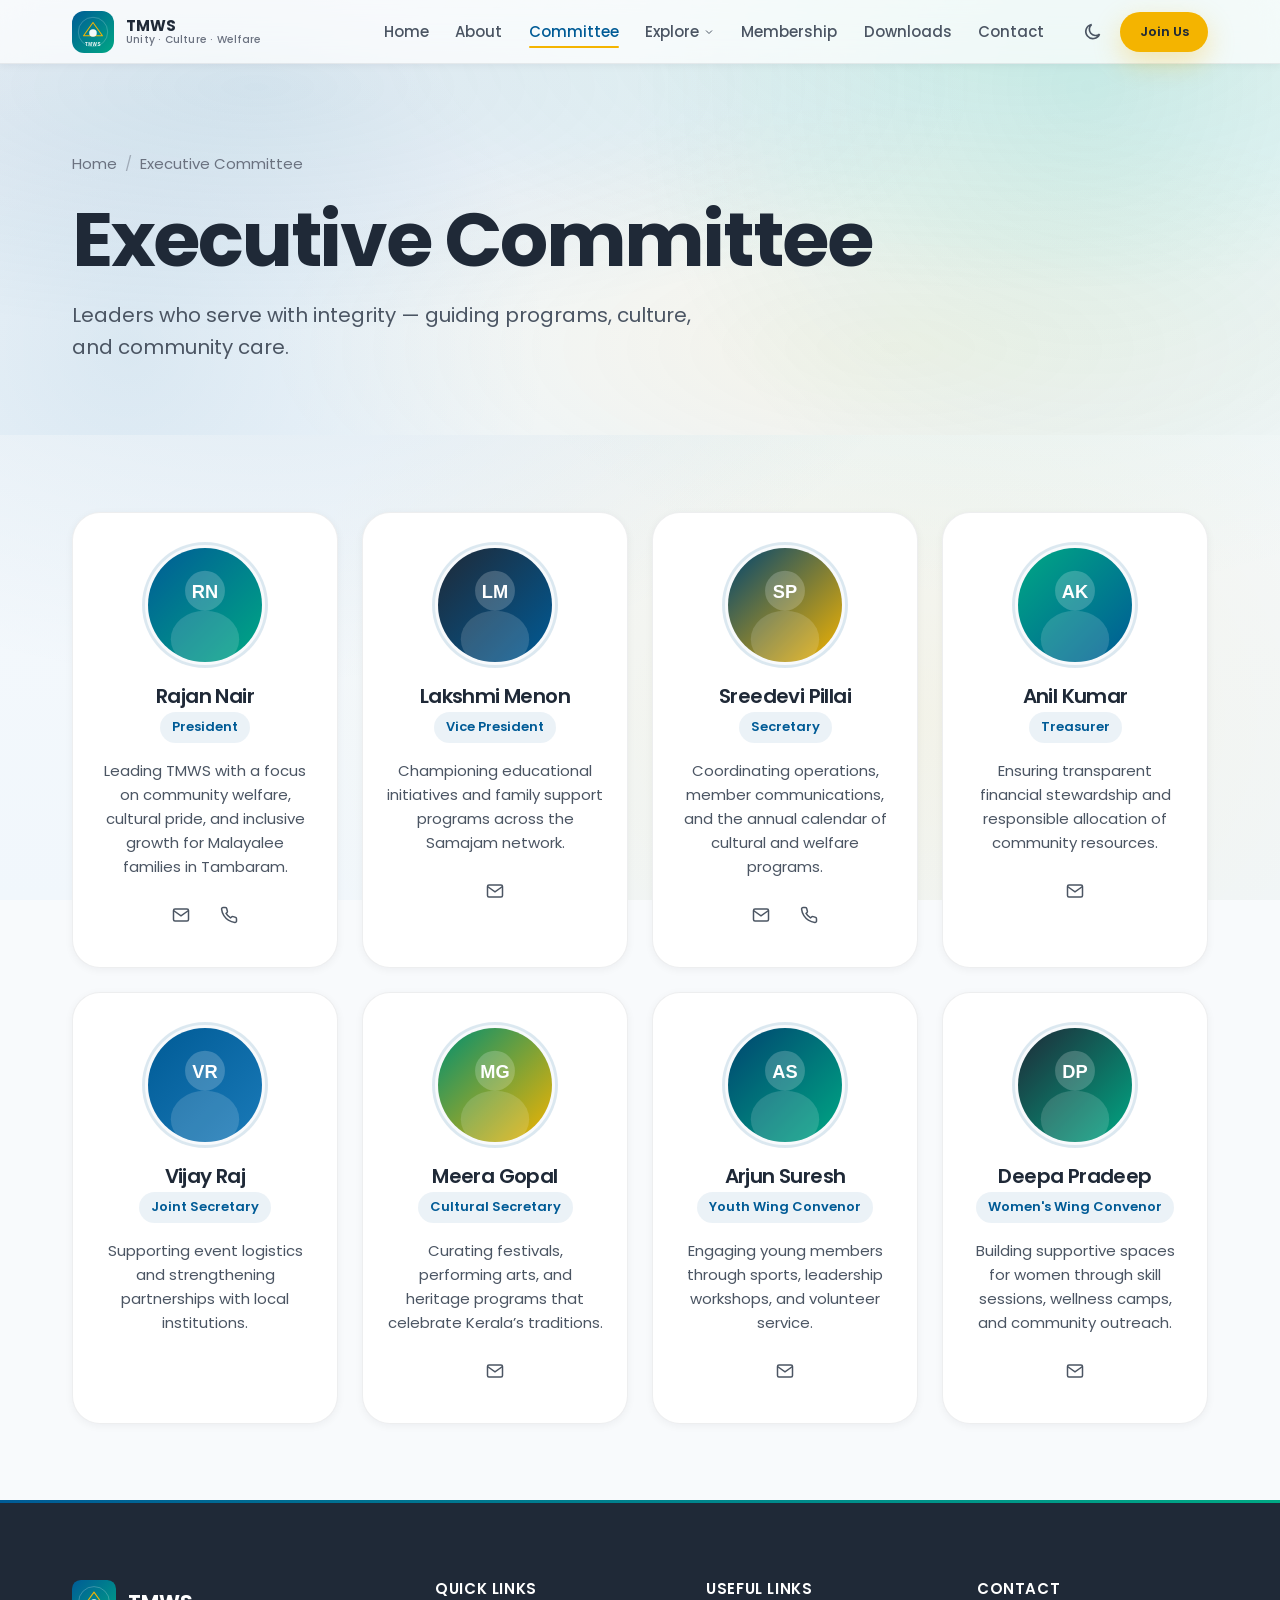
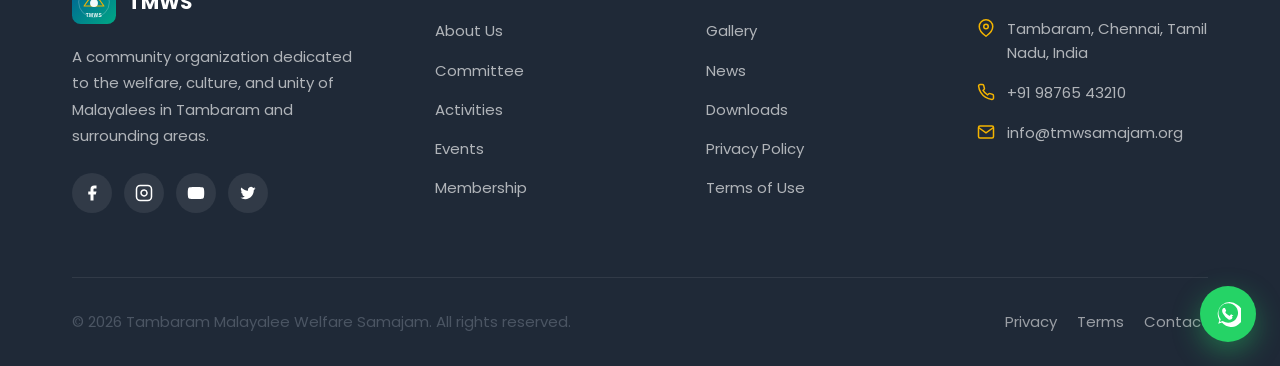
==== committee.html @ 82dcee6b "Build premium TMWS static website for GitHub Pages Fresh HTML/CSS/vanilla JS site with modular desig" ====
<!DOCTYPE html>
<html lang="en">
<head>
  <meta charset="UTF-8" />
  <meta name="viewport" content="width=device-width, initial-scale=1.0" />
  <title>Committee — TMWS</title>
  <meta name="description" content="Meet the executive committee of Tambaram Malayalee Welfare Samajam." />
  <link rel="canonical" href="https://tmwsamajam.github.io/webapp/committee.html" />
  <meta property="og:type" content="website" />
  <meta property="og:title" content="Committee — TMWS" />
  <meta property="og:description" content="Meet the executive committee of Tambaram Malayalee Welfare Samajam." />
  <meta property="og:image" content="assets/images/logo/tmws-logo.svg" />
  <meta property="og:url" content="https://tmwsamajam.github.io/webapp/committee.html" />
  <meta name="twitter:card" content="summary_large_image" />
  <meta name="twitter:title" content="Committee — TMWS" />
  <meta name="twitter:description" content="Meet the executive committee of Tambaram Malayalee Welfare Samajam." />
  <link rel="icon" href="favicon.ico" sizes="any" />
  <link rel="icon" href="assets/images/logo/tmws-logo.svg" type="image/svg+xml" />
  <link rel="preconnect" href="https://fonts.googleapis.com" />
  <link rel="preconnect" href="https://fonts.gstatic.com" crossorigin />
  <link href="https://fonts.googleapis.com/css2?family=Poppins:wght@300;400;500;600;700&display=swap" rel="stylesheet" />
  <link rel="stylesheet" href="assets/css/style.css" />
  <script>
    (function () {
      try {
        var t = localStorage.getItem("tmws-theme");
        if (!t) t = window.matchMedia("(prefers-color-scheme: dark)").matches ? "dark" : "light";
        document.documentElement.setAttribute("data-theme", t);
      } catch (e) {}
    })();
  </script>
  
</head><body data-page="committee">
  <a class="skip-link" href="#main">Skip to content</a>
  <div class="scroll-progress" data-scroll-progress role="presentation"></div>
  <div class="page-loader" data-page-loader aria-hidden="true"><div class="page-loader__spinner" role="status" aria-label="Loading"></div></div>
  <div data-header-mount></div>
  <main id="main">
    <section class="page-hero">
      <div class="container">
        <nav class="breadcrumb" aria-label="Breadcrumb">
          <a href="index.html">Home</a>
          <span class="breadcrumb__sep" aria-hidden="true">/</span>
          <span aria-current="page">Executive Committee</span>
        </nav>
        <h1 class="page-hero__title reveal">Executive Committee</h1>
        <p class="page-hero__desc reveal">Leaders who serve with integrity — guiding programs, culture, and community care.</p>
      </div>
    </section>

    <section class="section">
      <div class="container">
        <div class="grid grid--4" data-committee-grid></div>
      </div>
    </section>
  </main>

  <div data-footer-mount></div>
  <script src="assets/js/theme.js" defer></script>
  <script src="assets/js/navigation.js" defer></script>
  <script src="assets/js/animations.js" defer></script>
  <script src="assets/js/counter.js" defer></script>
  <script src="assets/js/gallery.js" defer></script>
  <script src="assets/js/main.js" defer></script>
</body>
</html>
---- assets/css/style.css ----
/* ============================================================
   TMWS Main Stylesheet
   Imports design system layers + page-specific styles
   ============================================================ */

@import url("variables.css");
@import url("layout.css");
@import url("components.css");
@import url("animations.css");
@import url("responsive.css");

/* ---------- Home Hero ---------- */

.hero {
  position: relative;
  min-height: 100vh;
  min-height: 100dvh;
  display: flex;
  align-items: center;
  justify-content: center;
  overflow: hidden;
  color: var(--color-white);
}

.hero__bg {
  position: absolute;
  inset: 0;
  z-index: 0;
}

.hero__bg img,
.hero__bg-fallback {
  width: 100%;
  height: 100%;
  object-fit: cover;
}

.hero__bg-fallback {
  background:
    linear-gradient(135deg, #003d66 0%, #005B96 40%, #007a6e 100%);
}

.hero__overlay {
  position: absolute;
  inset: 0;
  background: var(--gradient-hero);
  z-index: 1;
}

.hero__pattern {
  position: absolute;
  inset: 0;
  z-index: 2;
  opacity: 0.35;
  background-image:
    radial-gradient(circle at 20% 30%, rgba(255, 255, 255, 0.12) 0%, transparent 25%),
    radial-gradient(circle at 80% 70%, rgba(244, 180, 0, 0.15) 0%, transparent 30%);
  pointer-events: none;
}

.hero__content {
  position: relative;
  z-index: 3;
  text-align: center;
  padding: calc(var(--header-height) + 2rem) var(--container-padding) 5rem;
  max-width: 900px;
  margin-inline: auto;
}

.hero__brand {
  display: flex;
  flex-direction: column;
  align-items: center;
  gap: var(--space-4);
  margin-bottom: var(--space-8);
}

.hero__logo {
  width: 88px;
  height: 88px;
  border-radius: var(--radius-xl);
  box-shadow: 0 12px 40px rgba(0, 0, 0, 0.25);
  background: var(--color-white);
  padding: 6px;
}

.hero__org {
  font-size: clamp(1.75rem, 1.2rem + 2.5vw, 3rem);
  font-weight: var(--font-weight-bold);
  letter-spacing: var(--ls-tight);
  color: var(--color-white);
  line-height: var(--lh-tight);
}

.hero__title {
  font-size: var(--fs-hero);
  font-weight: var(--font-weight-bold);
  color: var(--color-white);
  margin-bottom: var(--space-5);
  letter-spacing: var(--ls-tight);
}

.hero__subtitle {
  font-size: var(--fs-lg);
  font-weight: var(--font-weight-light);
  color: rgba(255, 255, 255, 0.88);
  max-width: 36rem;
  margin-inline: auto;
  margin-bottom: var(--space-10);
  line-height: var(--lh-relaxed);
}

.hero__actions {
  display: flex;
  flex-wrap: wrap;
  justify-content: center;
  gap: var(--space-4);
}

.hero__scroll {
  position: absolute;
  bottom: 2rem;
  left: 50%;
  transform: translateX(-50%);
  z-index: 3;
  display: flex;
  flex-direction: column;
  align-items: center;
  gap: var(--space-2);
  color: rgba(255, 255, 255, 0.75);
  font-size: var(--fs-xs);
  font-weight: var(--font-weight-medium);
  letter-spacing: var(--ls-wide);
  text-transform: uppercase;
}

.hero__scroll-mouse {
  width: 22px;
  height: 34px;
  border: 2px solid rgba(255, 255, 255, 0.55);
  border-radius: var(--radius-full);
  position: relative;
}

.hero__scroll-mouse::before {
  content: "";
  position: absolute;
  top: 6px;
  left: 50%;
  width: 3px;
  height: 8px;
  margin-left: -1.5px;
  border-radius: var(--radius-full);
  background: var(--color-secondary);
  animation: scrollBounce 2s ease-in-out infinite;
}

/* Activities icon grid on home */
.activities-grid {
  display: grid;
  grid-template-columns: repeat(5, 1fr);
  gap: var(--space-5);
}

@media (max-width: 1100px) {
  .activities-grid {
    grid-template-columns: repeat(3, 1fr);
  }
}

@media (max-width: 640px) {
  .activities-grid {
    grid-template-columns: repeat(2, 1fr);
  }

  .hero__logo {
    width: 72px;
    height: 72px;
  }
}

.activity-tile {
  display: flex;
  flex-direction: column;
  align-items: center;
  text-align: center;
  gap: var(--space-4);
  padding: var(--space-6) var(--space-4);
  background: var(--color-bg-elevated);
  border: 1px solid var(--color-border);
  border-radius: var(--radius-xl);
  transition: transform var(--duration-base) var(--ease-out),
    box-shadow var(--duration-base) var(--ease-out),
    border-color var(--duration-base) var(--ease-out);
}

.activity-tile:hover {
  transform: translateY(-4px);
  box-shadow: var(--shadow-md);
  border-color: transparent;
}

.activity-tile__icon {
  display: grid;
  place-items: center;
  width: 52px;
  height: 52px;
  border-radius: var(--radius-lg);
  background: var(--color-primary-soft);
  color: var(--color-primary);
}

.activity-tile__icon svg {
  width: 24px;
  height: 24px;
}

.activity-tile span {
  font-size: var(--fs-sm);
  font-weight: var(--font-weight-medium);
  color: var(--color-text);
}

/* Legal pages */
.legal-content {
  max-width: var(--container-narrow);
  margin-inline: auto;
}

.legal-content h2 {
  font-size: var(--fs-2xl);
  margin-top: var(--space-10);
  margin-bottom: var(--space-4);
}

.legal-content h3 {
  font-size: var(--fs-xl);
  margin-top: var(--space-8);
  margin-bottom: var(--space-3);
}

.legal-content p,
.legal-content li {
  margin-bottom: var(--space-4);
  color: var(--color-text-secondary);
}

.legal-content ul {
  list-style: disc;
  padding-left: var(--space-6);
  margin-bottom: var(--space-4);
}

.legal-content a {
  color: var(--color-primary);
  text-decoration: underline;
  text-underline-offset: 2px;
}

/* Prose helpers for about page */
.prose-block {
  max-width: 68ch;
}

.prose-block p + p {
  margin-top: var(--space-4);
}

.split-section {
  display: grid;
  grid-template-columns: 1fr 1fr;
  gap: var(--space-12);
  align-items: center;
}

.split-section__visual {
  border-radius: var(--radius-2xl);
  overflow: hidden;
  box-shadow: var(--shadow-lg);
  aspect-ratio: 4 / 3;
  background: var(--gradient-primary);
  position: relative;
}

.split-section__visual img {
  width: 100%;
  height: 100%;
  object-fit: cover;
}

@media (max-width: 900px) {
  .split-section {
    grid-template-columns: 1fr;
    gap: var(--space-8);
  }
}
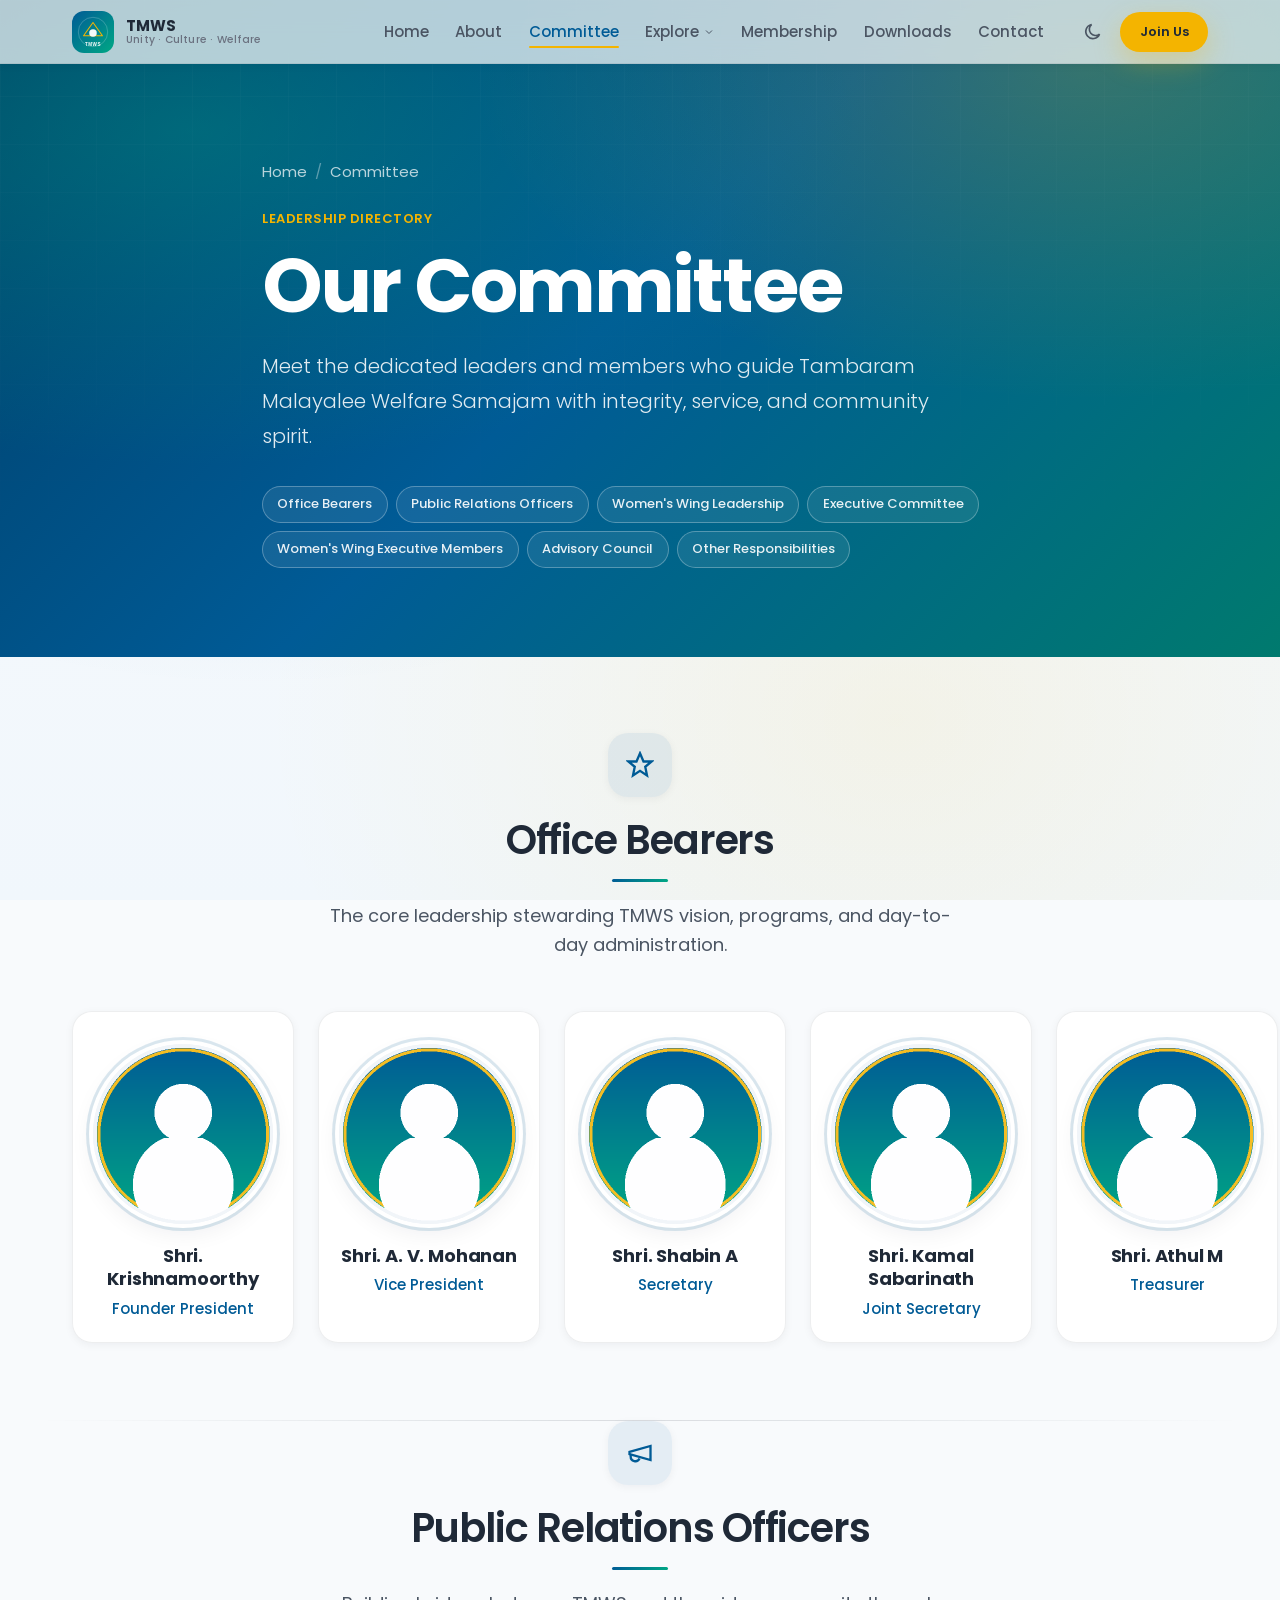
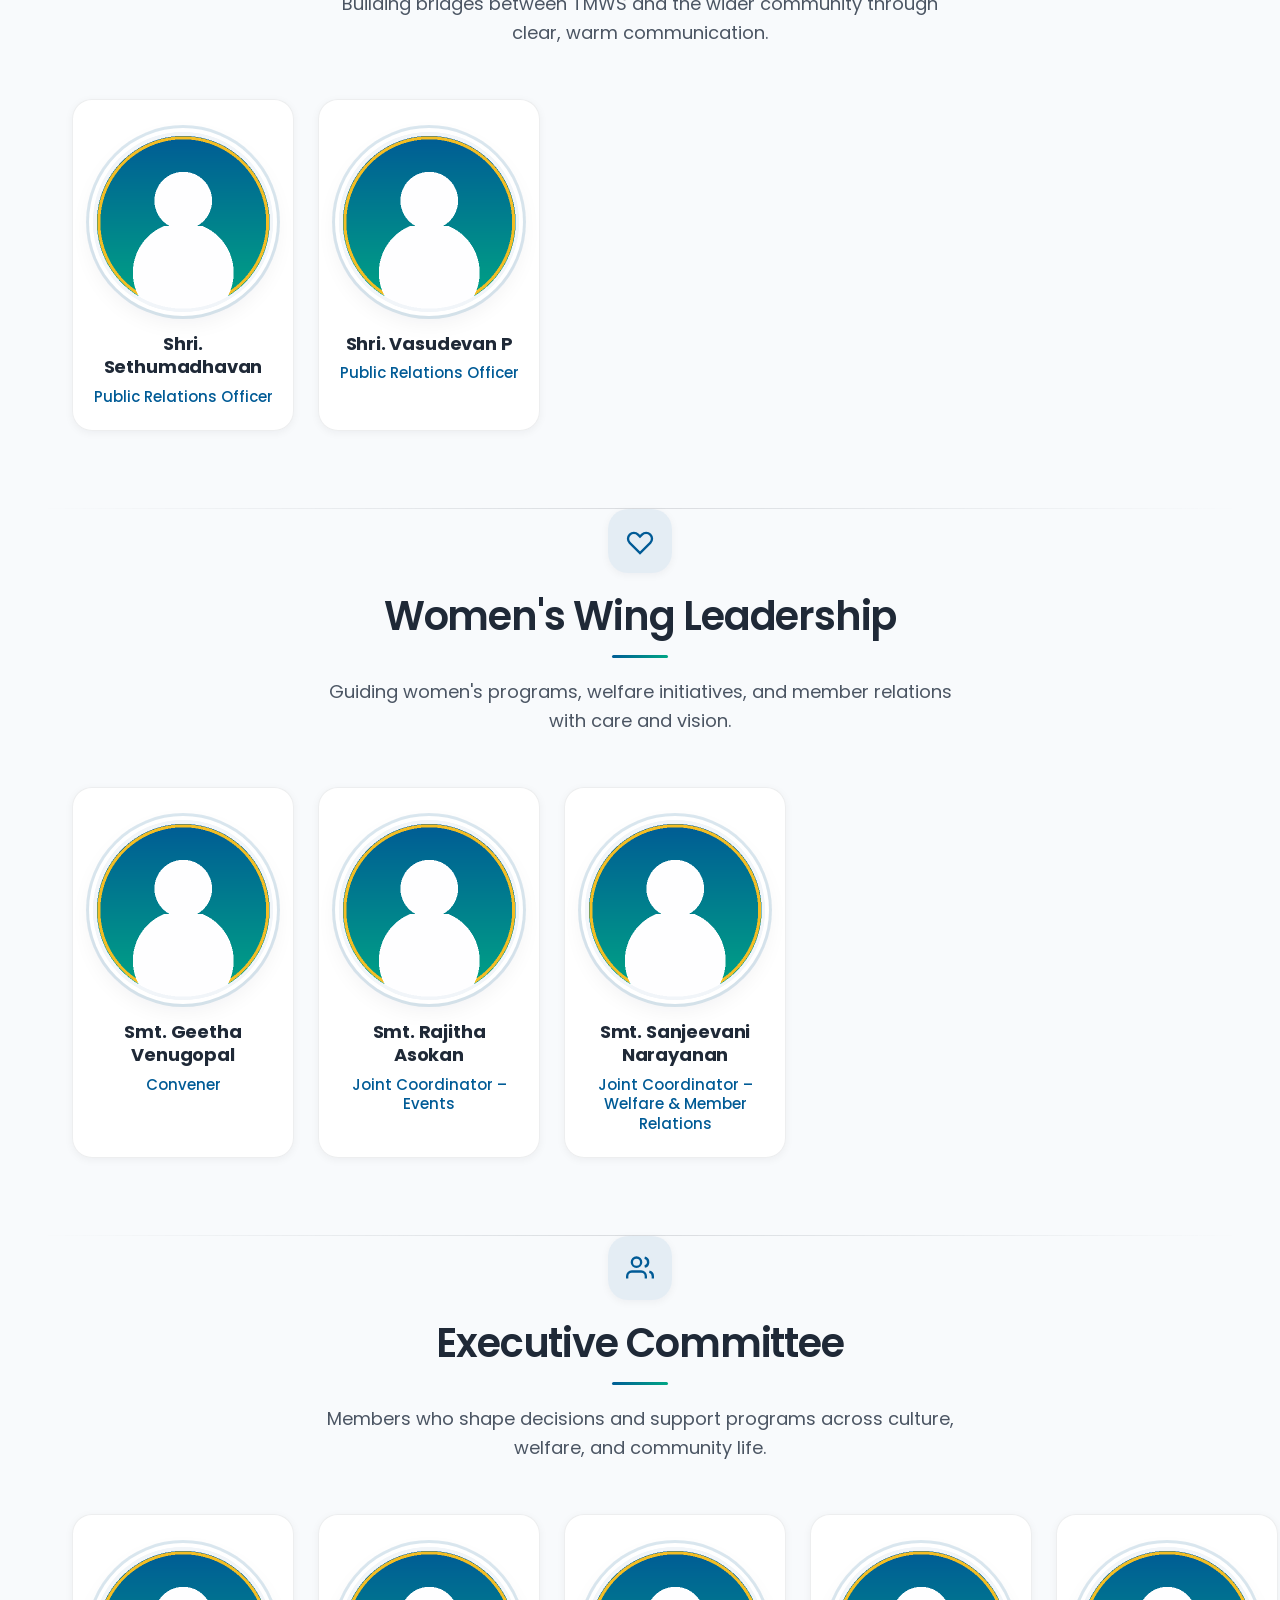
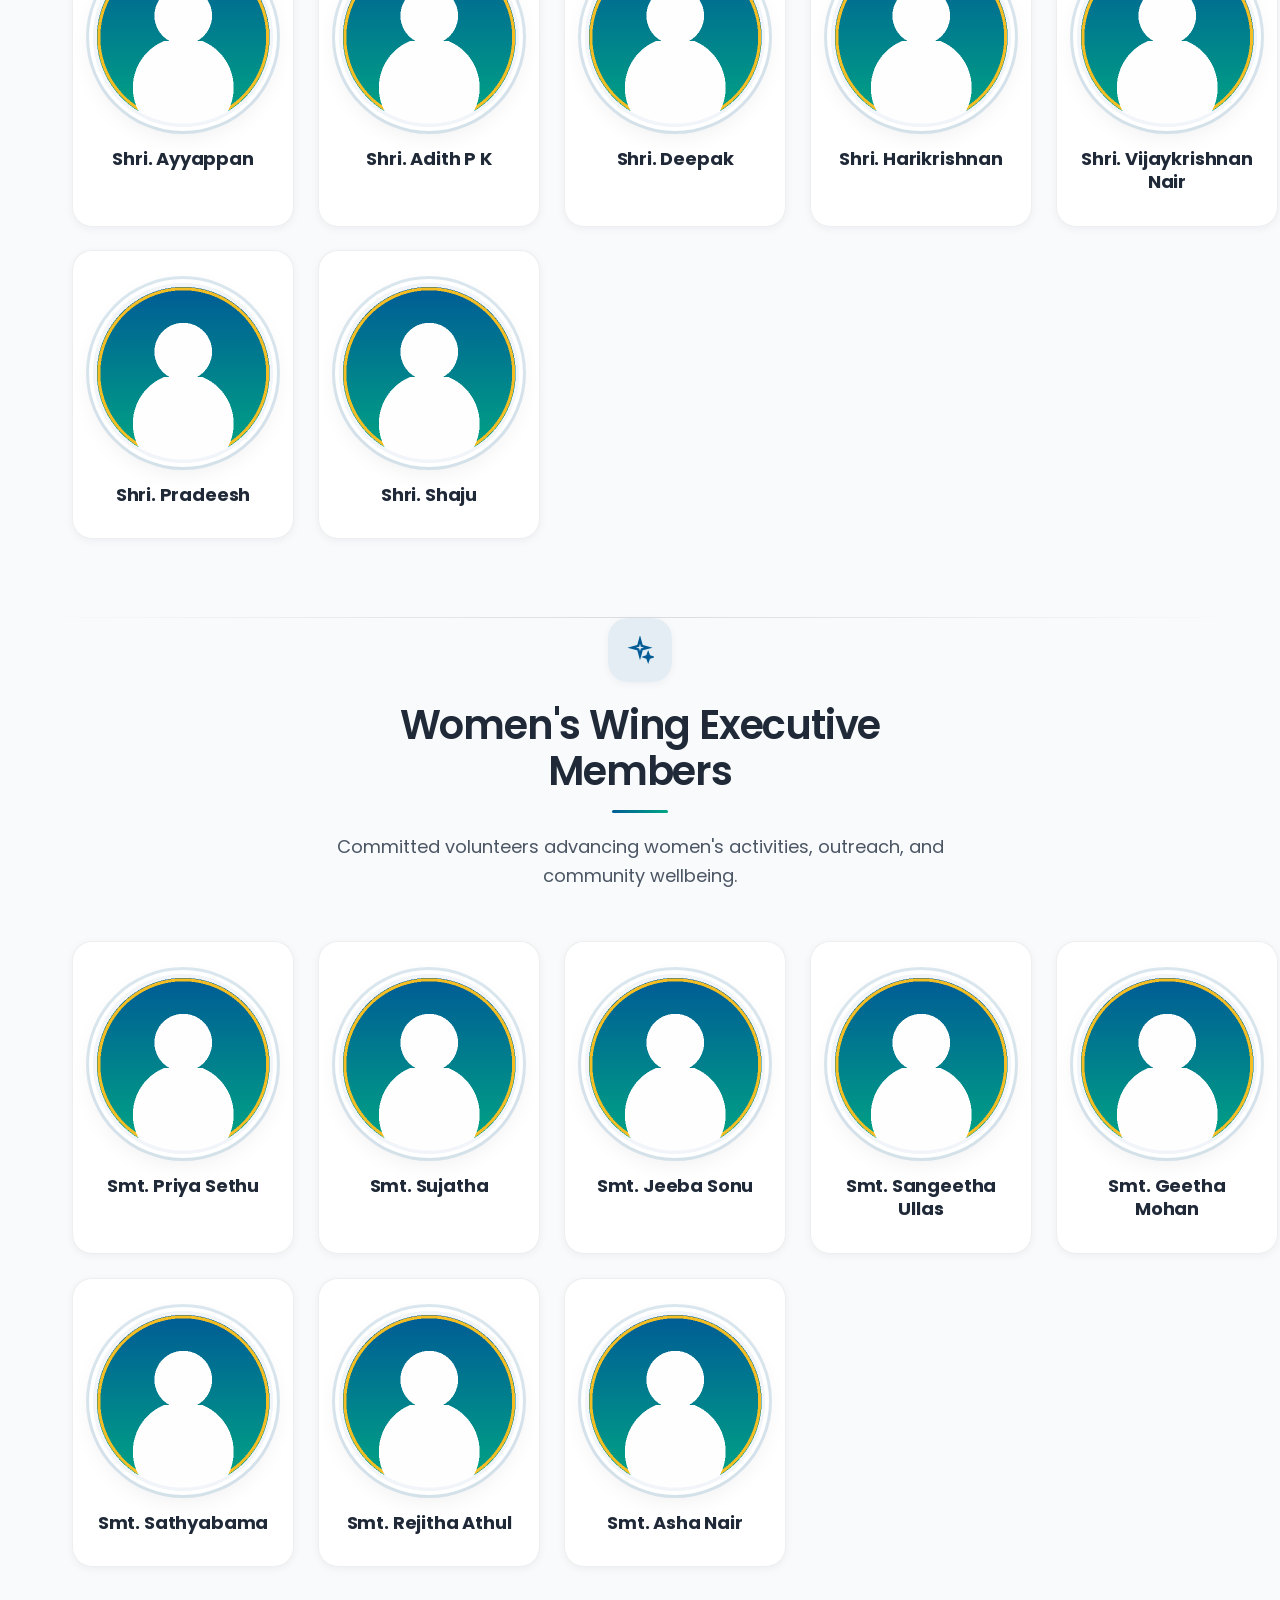
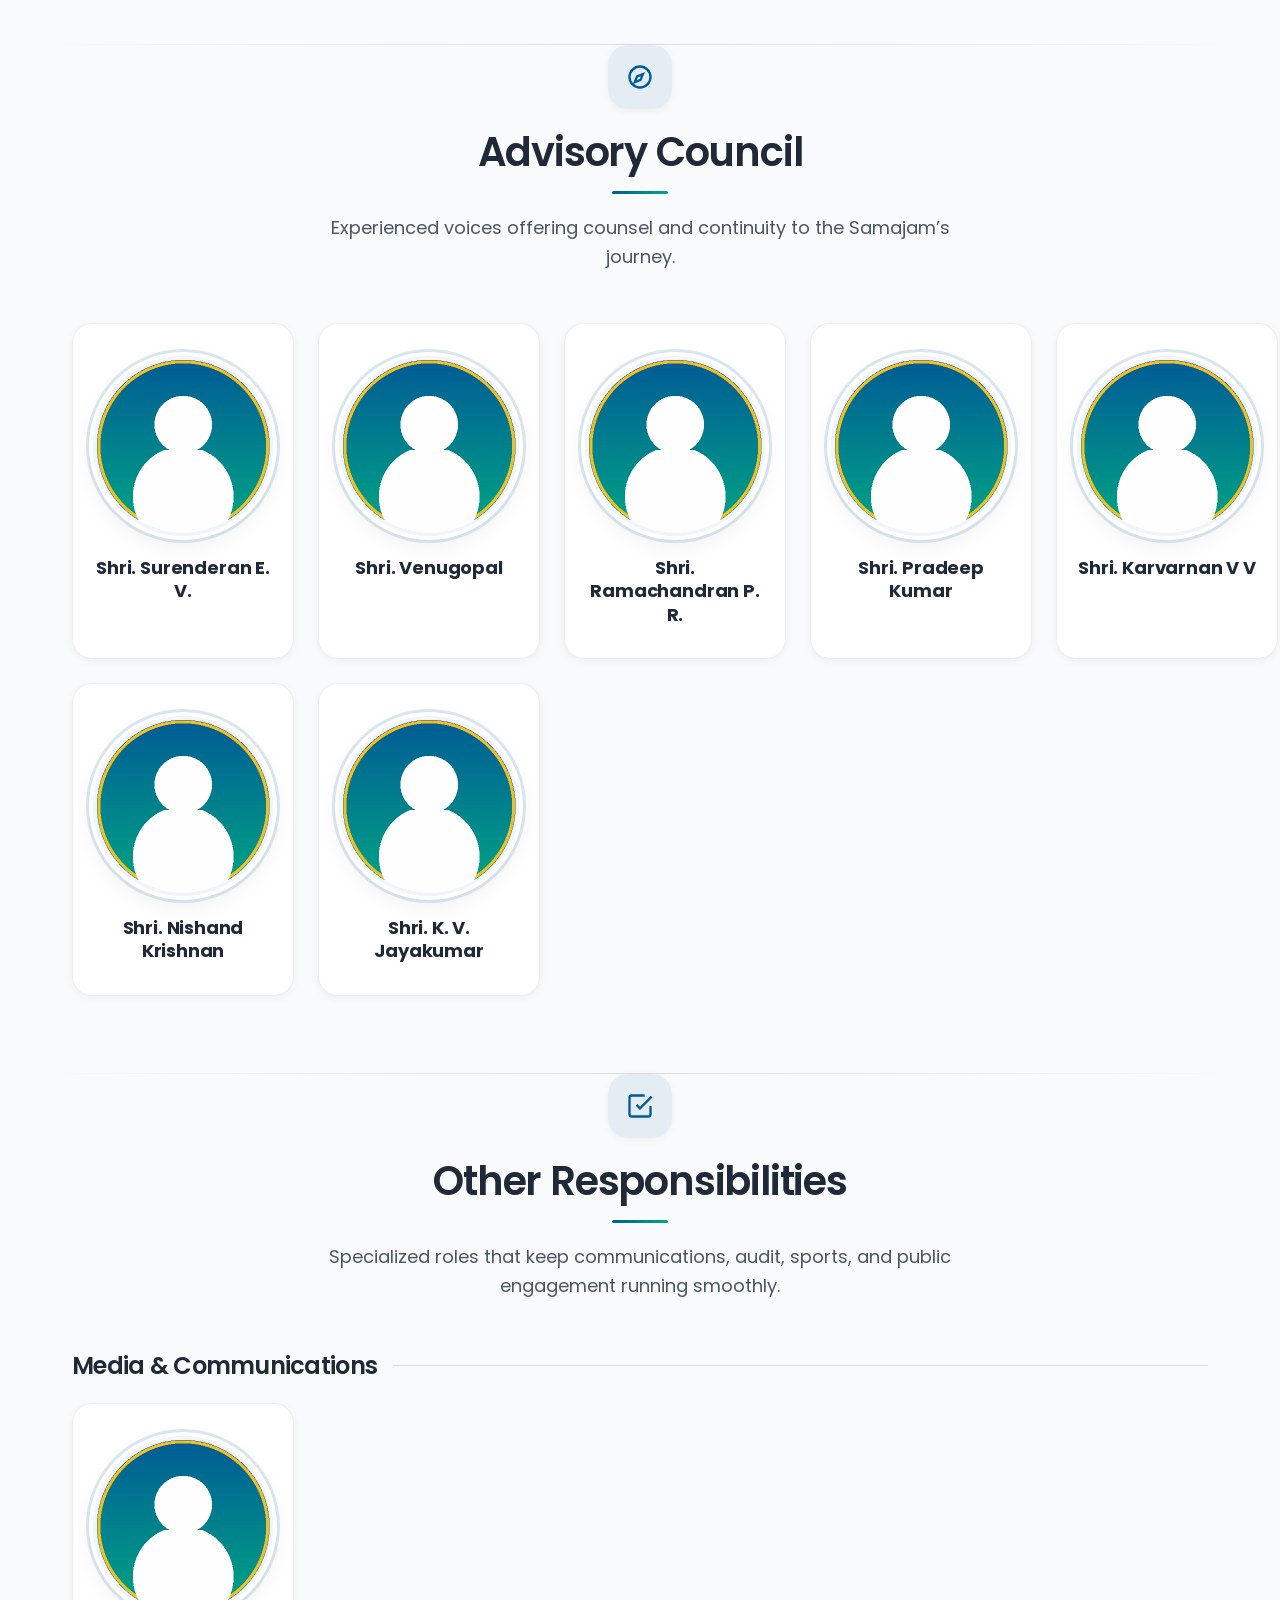
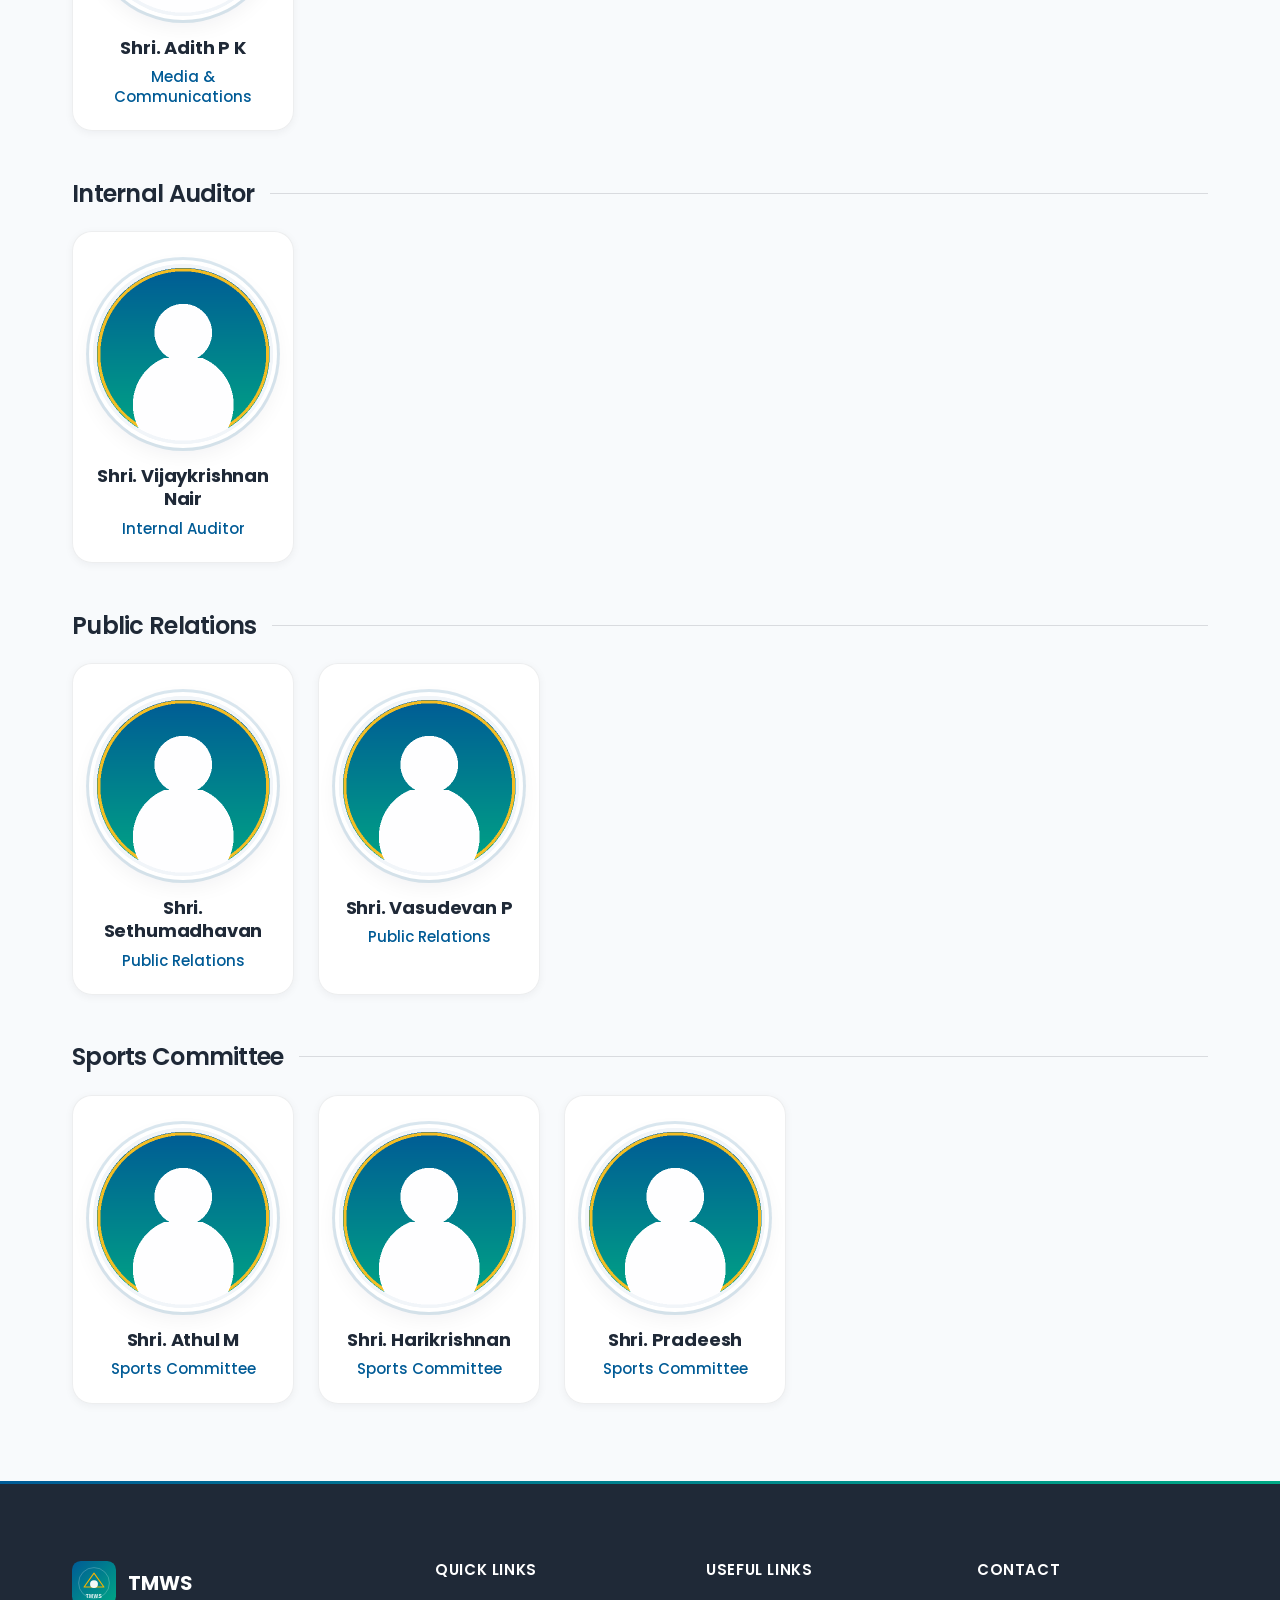
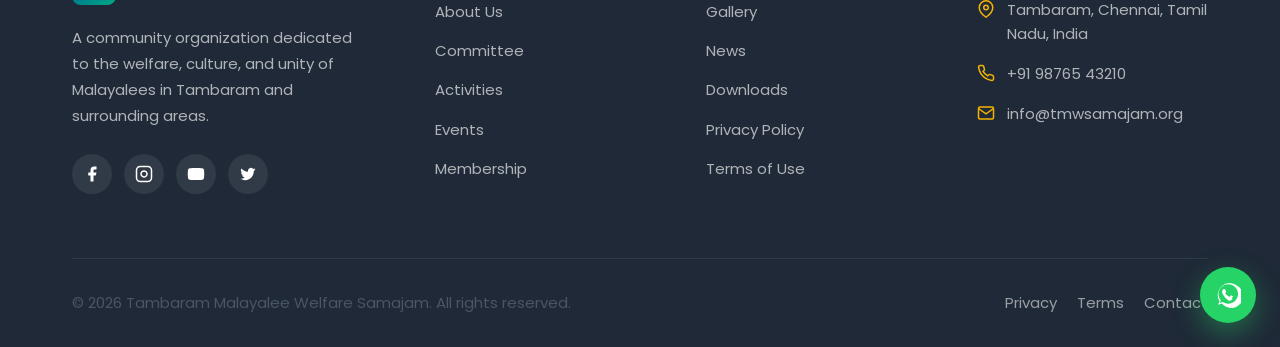
==== commit c471d335: "Redesign Committee page as a premium leadership directory Rebuild committee.html as a sectioned dire" ====
--- a/committee.html
+++ b/committee.html
@@ -4,16 +4,16 @@
   <meta charset="UTF-8" />
   <meta name="viewport" content="width=device-width, initial-scale=1.0" />
   <title>Committee — TMWS</title>
-  <meta name="description" content="Meet the executive committee of Tambaram Malayalee Welfare Samajam." />
+  <meta name="description" content="Meet the office bearers, executive committee, women's wing, and advisory council of Tambaram Malayalee Welfare Samajam." />
   <link rel="canonical" href="https://tmwsamajam.github.io/webapp/committee.html" />
   <meta property="og:type" content="website" />
   <meta property="og:title" content="Committee — TMWS" />
-  <meta property="og:description" content="Meet the executive committee of Tambaram Malayalee Welfare Samajam." />
+  <meta property="og:description" content="Meet the office bearers, executive committee, women's wing, and advisory council of Tambaram Malayalee Welfare Samajam." />
   <meta property="og:image" content="assets/images/logo/tmws-logo.svg" />
   <meta property="og:url" content="https://tmwsamajam.github.io/webapp/committee.html" />
   <meta name="twitter:card" content="summary_large_image" />
   <meta name="twitter:title" content="Committee — TMWS" />
-  <meta name="twitter:description" content="Meet the executive committee of Tambaram Malayalee Welfare Samajam." />
+  <meta name="twitter:description" content="Meet the office bearers, executive committee, women's wing, and advisory council of Tambaram Malayalee Welfare Samajam." />
   <link rel="icon" href="favicon.ico" sizes="any" />
   <link rel="icon" href="assets/images/logo/tmws-logo.svg" type="image/svg+xml" />
   <link rel="preconnect" href="https://fonts.googleapis.com" />
@@ -29,30 +29,38 @@
       } catch (e) {}
     })();
   </script>
-  
-</head><body data-page="committee">
+</head>
+<body data-page="committee">
   <a class="skip-link" href="#main">Skip to content</a>
   <div class="scroll-progress" data-scroll-progress role="presentation"></div>
-  <div class="page-loader" data-page-loader aria-hidden="true"><div class="page-loader__spinner" role="status" aria-label="Loading"></div></div>
+  <div class="page-loader" data-page-loader aria-hidden="true">
+    <div class="page-loader__spinner" role="status" aria-label="Loading"></div>
+  </div>
   <div data-header-mount></div>
+
   <main id="main">
-    <section class="page-hero">
-      <div class="container">
-        <nav class="breadcrumb" aria-label="Breadcrumb">
+    <section class="committee-hero" aria-labelledby="committee-hero-title">
+      <div class="committee-hero__bg" aria-hidden="true"></div>
+      <div class="container committee-hero__content">
+        <nav class="breadcrumb breadcrumb--light" aria-label="Breadcrumb">
           <a href="index.html">Home</a>
           <span class="breadcrumb__sep" aria-hidden="true">/</span>
-          <span aria-current="page">Executive Committee</span>
+          <span aria-current="page">Committee</span>
         </nav>
-        <h1 class="page-hero__title reveal">Executive Committee</h1>
-        <p class="page-hero__desc reveal">Leaders who serve with integrity — guiding programs, culture, and community care.</p>
+        <p class="section-eyebrow committee-hero__eyebrow reveal">Leadership Directory</p>
+        <h1 id="committee-hero-title" class="committee-hero__title reveal">Our Committee</h1>
+        <p class="committee-hero__intro reveal" data-committee-intro>
+          Meet the dedicated leaders and members who guide Tambaram Malayalee Welfare Samajam with integrity, service, and community spirit.
+        </p>
+        <div class="committee-hero__nav reveal" data-committee-jump aria-label="Jump to committee sections"></div>
       </div>
     </section>
 
-    <section class="section">
+    <div class="committee-directory" data-committee-directory>
       <div class="container">
-        <div class="grid grid--4" data-committee-grid></div>
+        <p class="committee-loading" data-committee-loading>Loading committee directory…</p>
       </div>
-    </section>
+    </div>
   </main>
 
   <div data-footer-mount></div>
--- a/assets/css/style.css
+++ b/assets/css/style.css
@@ -294,3 +294,209 @@
     gap: var(--space-8);
   }
 }
+
+/* ---------- Committee Directory ---------- */
+
+.committee-hero {
+  position: relative;
+  padding-top: calc(var(--header-height) + clamp(3.5rem, 8vw, 5.5rem));
+  padding-bottom: clamp(3.5rem, 7vw, 5.5rem);
+  overflow: hidden;
+  color: var(--color-white);
+  background: var(--color-primary-dark);
+}
+
+.committee-hero__bg {
+  position: absolute;
+  inset: 0;
+  background:
+    radial-gradient(ellipse at 15% 20%, rgba(0, 168, 132, 0.35), transparent 45%),
+    radial-gradient(ellipse at 85% 10%, rgba(244, 180, 0, 0.22), transparent 40%),
+    linear-gradient(135deg, #003d66 0%, #005B96 48%, #007a6e 100%);
+  pointer-events: none;
+}
+
+.committee-hero__bg::after {
+  content: "";
+  position: absolute;
+  inset: 0;
+  background-image:
+    linear-gradient(rgba(255, 255, 255, 0.04) 1px, transparent 1px),
+    linear-gradient(90deg, rgba(255, 255, 255, 0.04) 1px, transparent 1px);
+  background-size: 48px 48px;
+  mask-image: linear-gradient(180deg, rgba(0, 0, 0, 0.55), transparent 85%);
+  pointer-events: none;
+}
+
+.committee-hero__content {
+  position: relative;
+  z-index: 1;
+  max-width: 820px;
+}
+
+.breadcrumb--light,
+.breadcrumb--light a {
+  color: rgba(255, 255, 255, 0.72);
+}
+
+.breadcrumb--light a:hover {
+  color: var(--color-white);
+}
+
+.committee-hero__eyebrow {
+  color: var(--color-secondary);
+}
+
+.committee-hero__title {
+  font-size: var(--fs-hero);
+  font-weight: var(--font-weight-bold);
+  color: var(--color-white);
+  letter-spacing: var(--ls-tight);
+  margin-bottom: var(--space-5);
+}
+
+.committee-hero__intro {
+  font-size: var(--fs-lg);
+  font-weight: var(--font-weight-light);
+  color: rgba(255, 255, 255, 0.88);
+  line-height: var(--lh-relaxed);
+  max-width: 42rem;
+  margin-bottom: var(--space-8);
+}
+
+.committee-hero__nav {
+  display: flex;
+  flex-wrap: wrap;
+  gap: var(--space-2);
+}
+
+.committee-jump {
+  display: inline-flex;
+  align-items: center;
+  padding: 0.45rem 0.9rem;
+  font-size: var(--fs-xs);
+  font-weight: var(--font-weight-medium);
+  color: rgba(255, 255, 255, 0.9);
+  border: 1px solid rgba(255, 255, 255, 0.28);
+  border-radius: var(--radius-full);
+  background: rgba(255, 255, 255, 0.08);
+  backdrop-filter: blur(8px);
+  transition: background var(--duration-fast) var(--ease-out),
+    border-color var(--duration-fast) var(--ease-out),
+    transform var(--duration-fast) var(--ease-out);
+}
+
+.committee-jump:hover {
+  background: rgba(255, 255, 255, 0.16);
+  border-color: rgba(255, 255, 255, 0.5);
+  color: var(--color-white);
+  transform: translateY(-1px);
+}
+
+.committee-directory {
+  padding-bottom: var(--section-padding);
+}
+
+.committee-loading {
+  text-align: center;
+  padding: var(--space-16) var(--space-4);
+  color: var(--color-text-muted);
+}
+
+.committee-section {
+  padding-top: var(--section-padding);
+  position: relative;
+}
+
+.committee-section:nth-child(even) {
+  background: transparent;
+}
+
+.committee-section__header {
+  text-align: center;
+  max-width: 640px;
+  margin: 0 auto clamp(2.5rem, 4vw, 3.5rem);
+}
+
+.committee-section__icon {
+  display: grid;
+  place-items: center;
+  width: 64px;
+  height: 64px;
+  margin: 0 auto var(--space-5);
+  border-radius: var(--radius-xl);
+  background: var(--color-primary-soft);
+  color: var(--color-primary);
+  box-shadow: var(--shadow-sm);
+}
+
+.committee-section__icon svg {
+  width: 28px;
+  height: 28px;
+}
+
+.committee-section__title {
+  font-size: var(--fs-3xl);
+  margin-bottom: var(--space-4);
+}
+
+.committee-section__divider {
+  width: 56px;
+  height: 3px;
+  margin: 0 auto var(--space-5);
+  border-radius: var(--radius-full);
+  background: var(--gradient-primary);
+}
+
+.committee-section__desc {
+  font-size: var(--fs-md);
+  color: var(--color-text-secondary);
+  margin-inline: auto;
+}
+
+.committee-grid {
+  display: grid;
+  grid-template-columns: repeat(5, 1fr);
+  gap: var(--space-6);
+  align-items: stretch;
+}
+
+.committee-group {
+  margin-bottom: var(--space-12);
+}
+
+.committee-group:last-child {
+  margin-bottom: 0;
+}
+
+.committee-group__title {
+  display: flex;
+  align-items: center;
+  gap: var(--space-4);
+  font-size: var(--fs-xl);
+  font-weight: var(--font-weight-semibold);
+  margin-bottom: var(--space-6);
+  color: var(--color-text);
+}
+
+.committee-group__title::after {
+  content: "";
+  flex: 1;
+  height: 1px;
+  background: var(--color-border-strong);
+}
+
+.committee-section + .committee-section::before {
+  content: "";
+  display: block;
+  max-width: var(--container-max);
+  margin: 0 auto;
+  height: 1px;
+  background: linear-gradient(
+    90deg,
+    transparent,
+    var(--color-border-strong),
+    transparent
+  );
+}
+
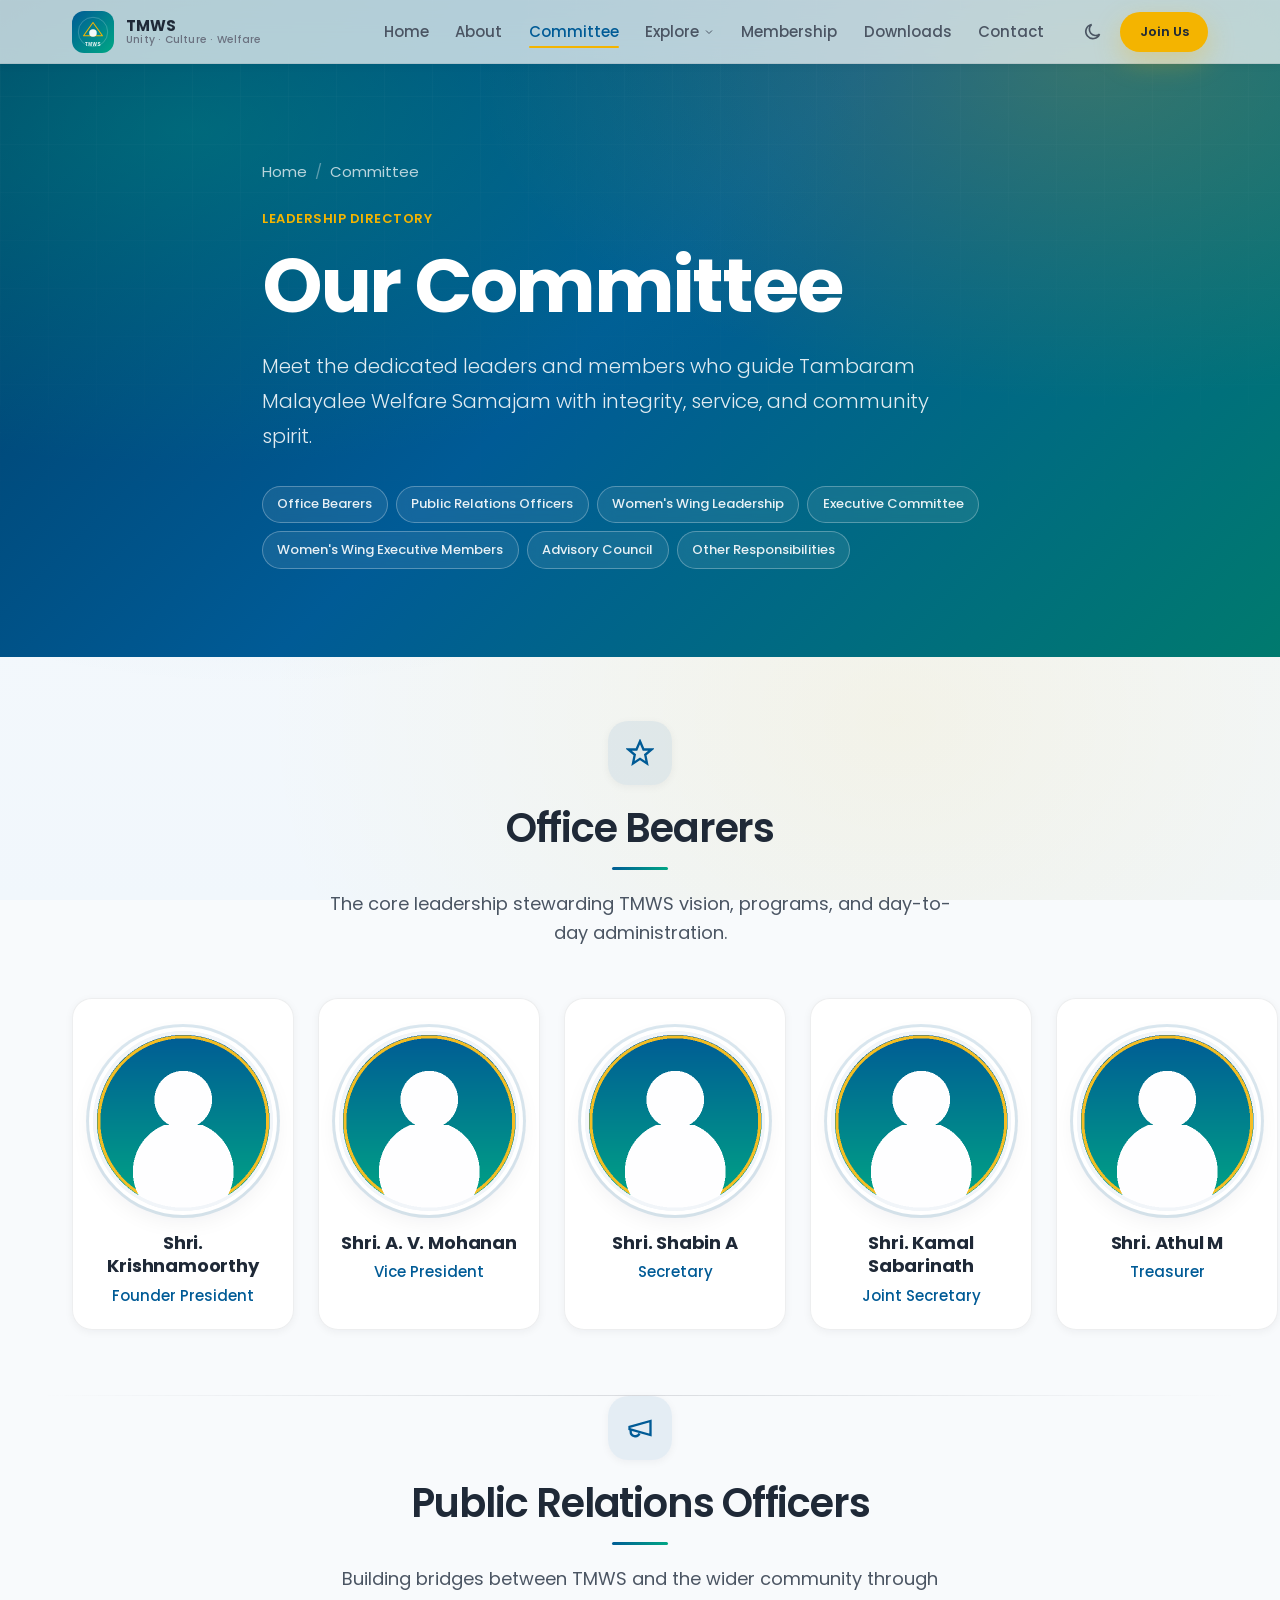
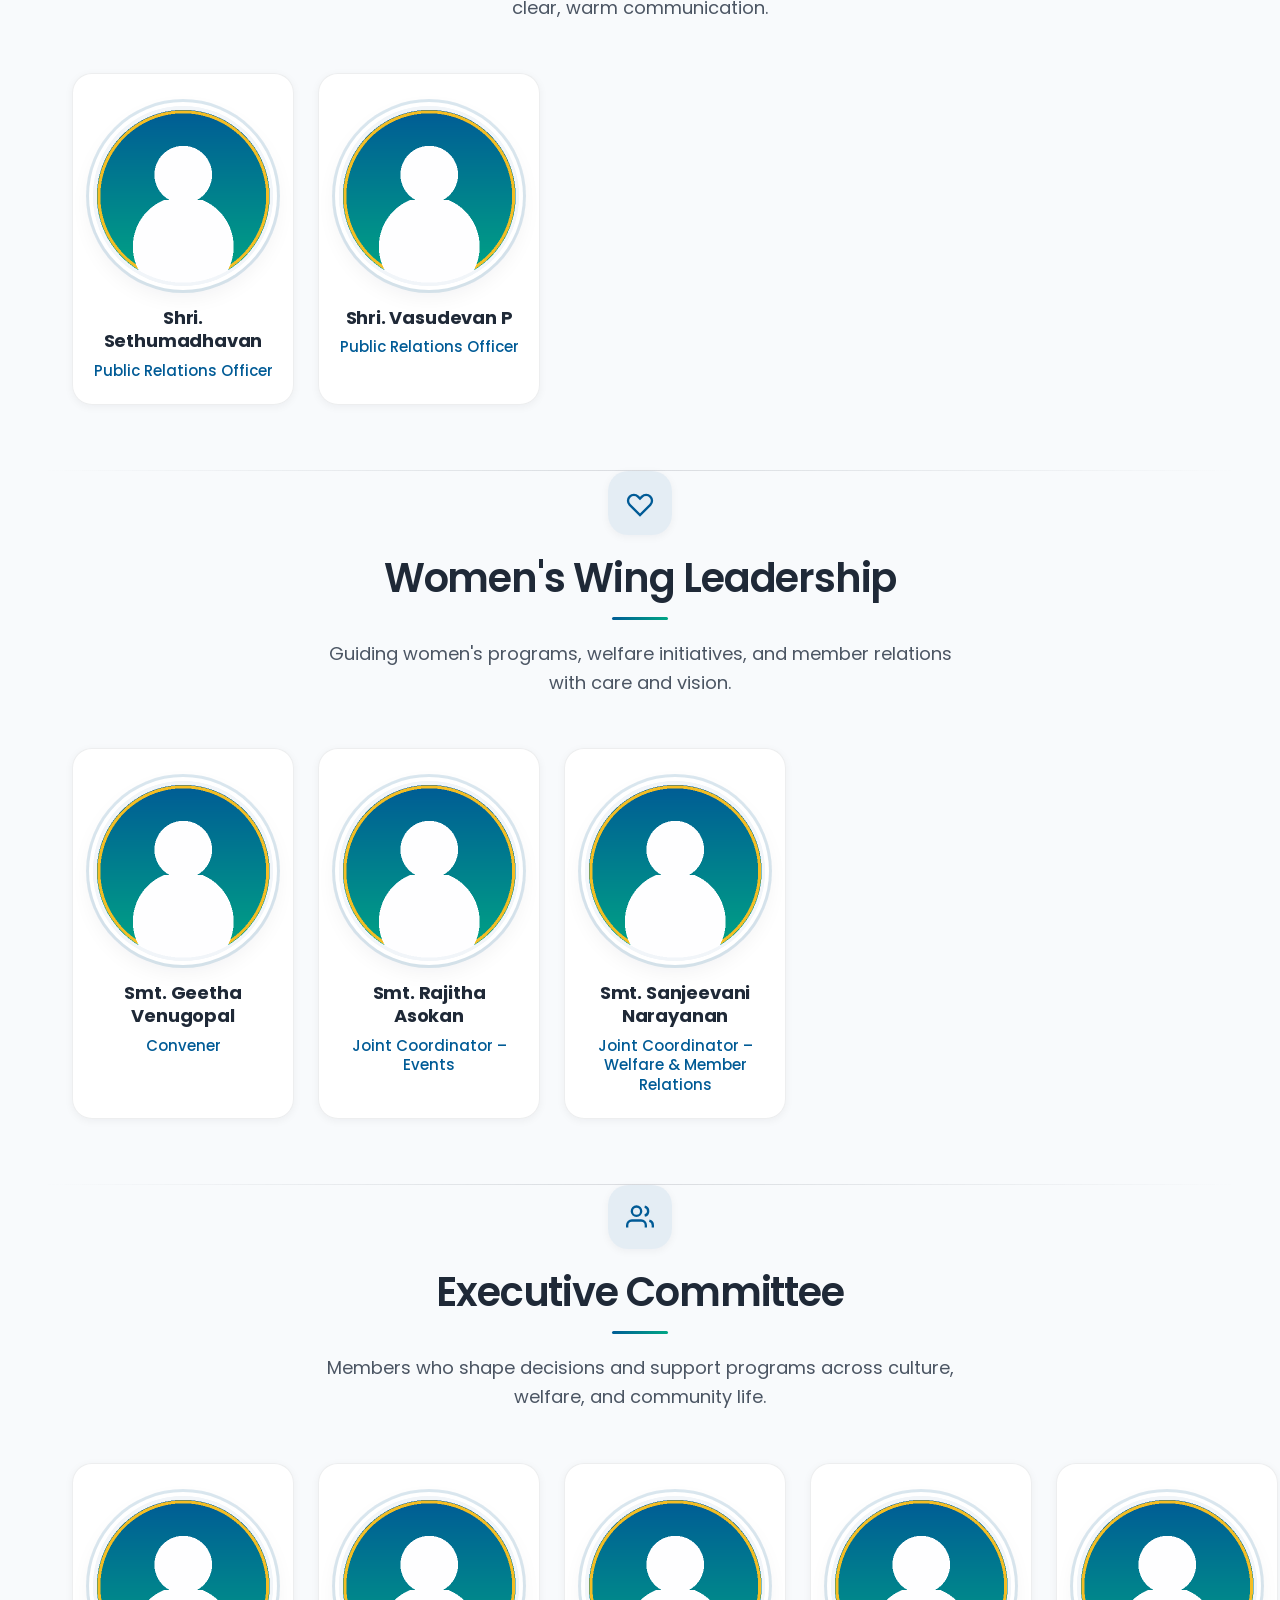
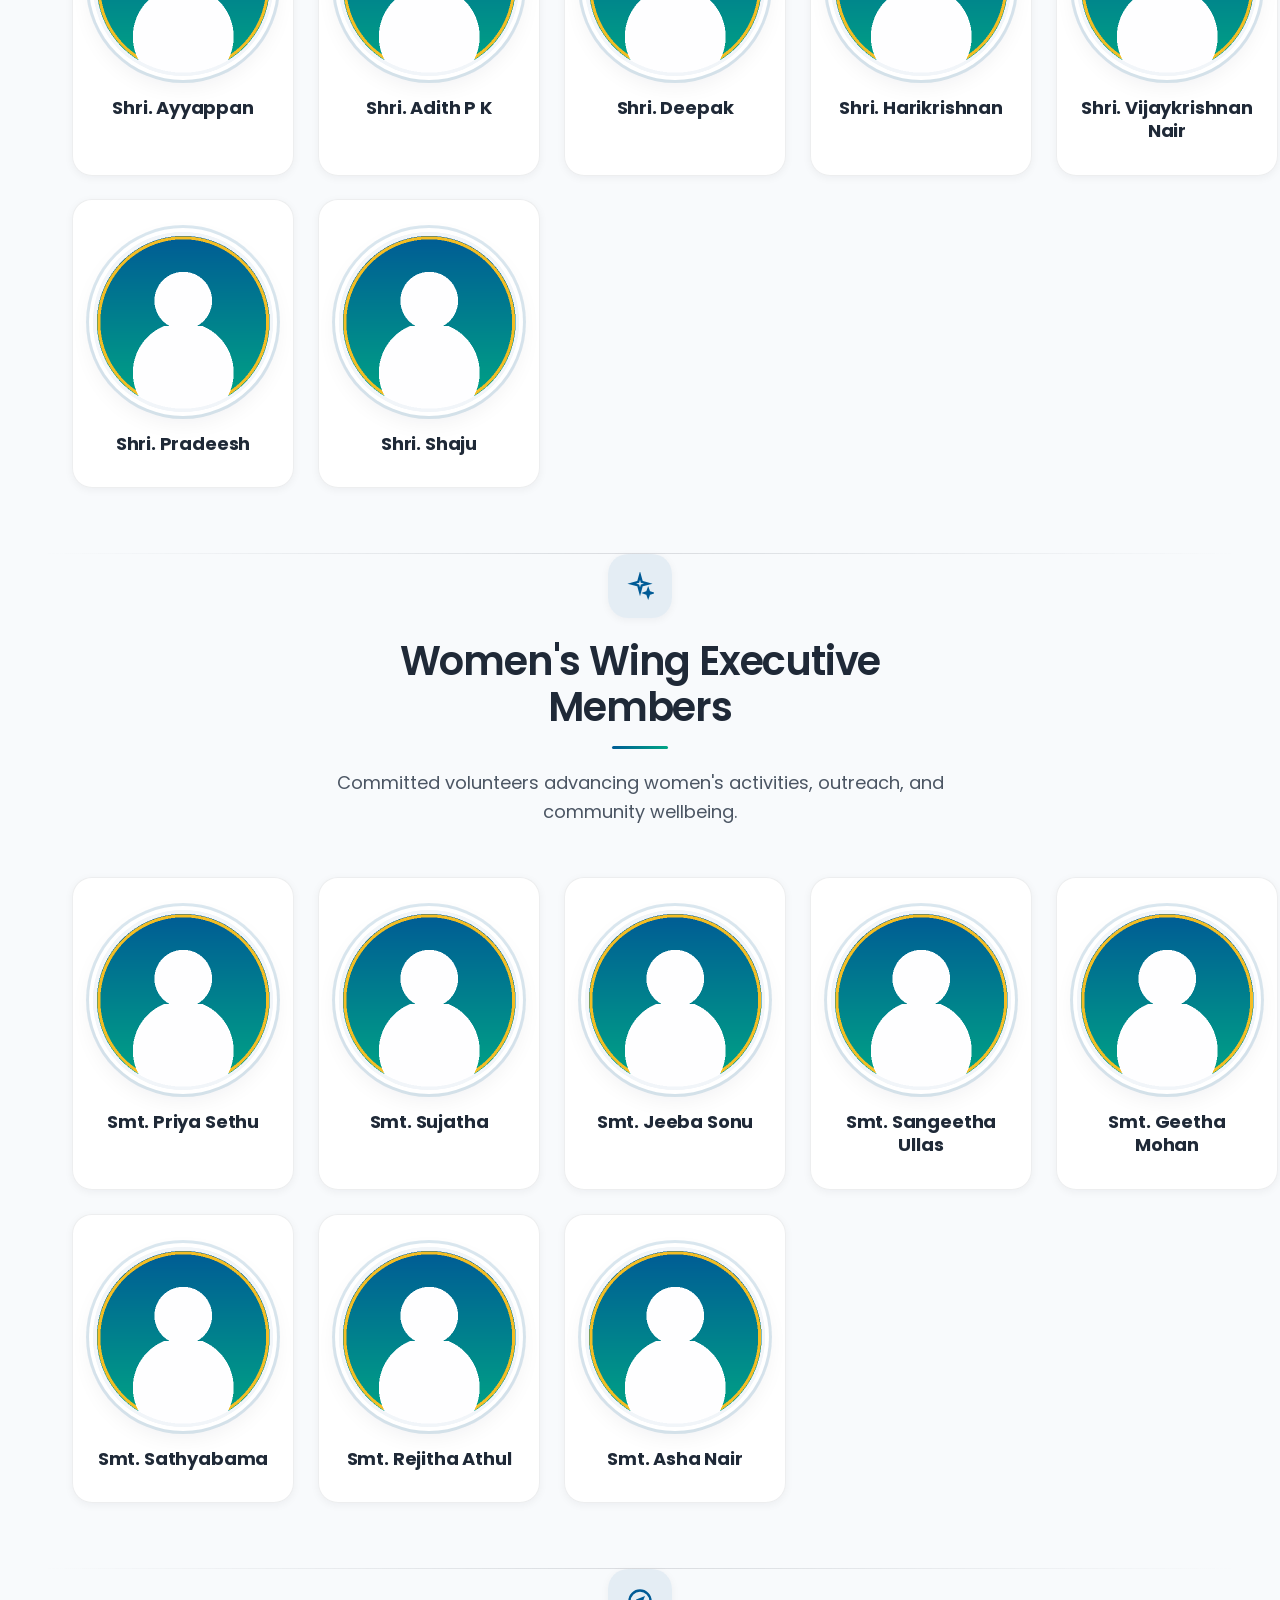
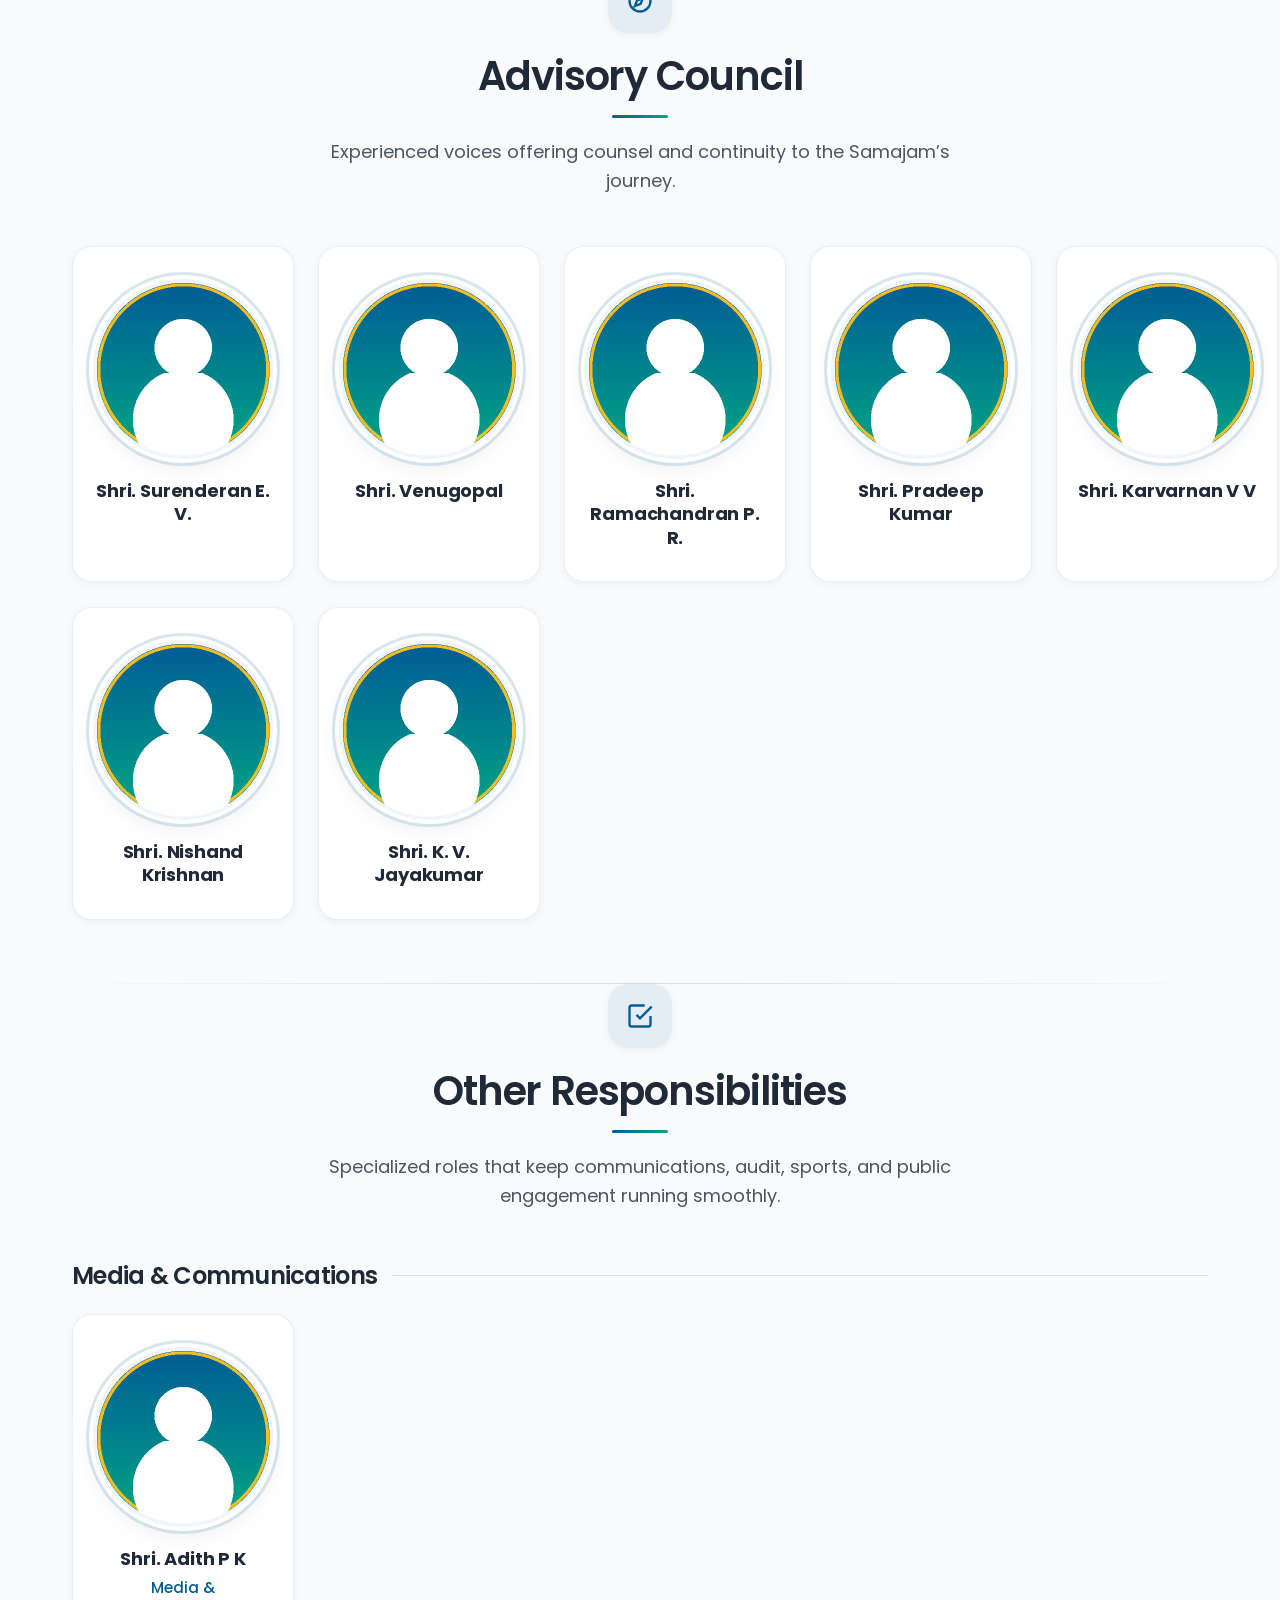
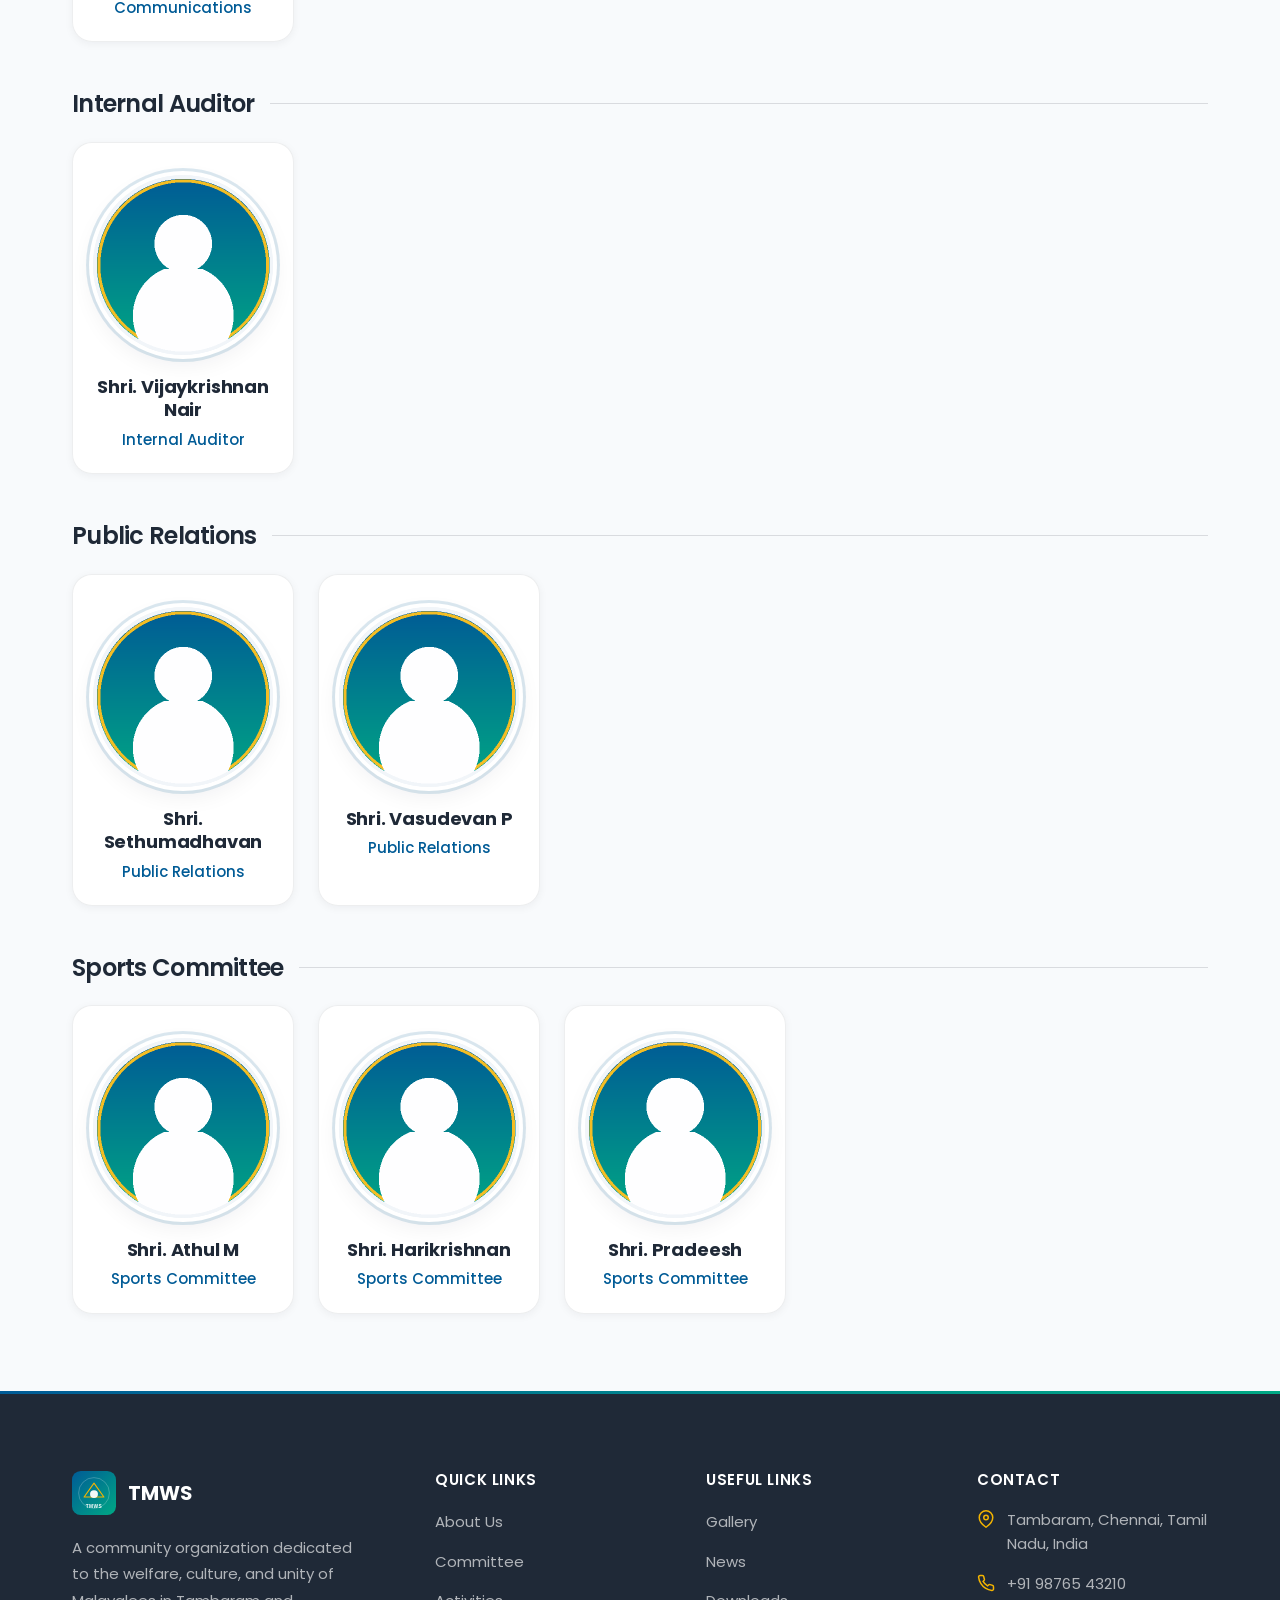
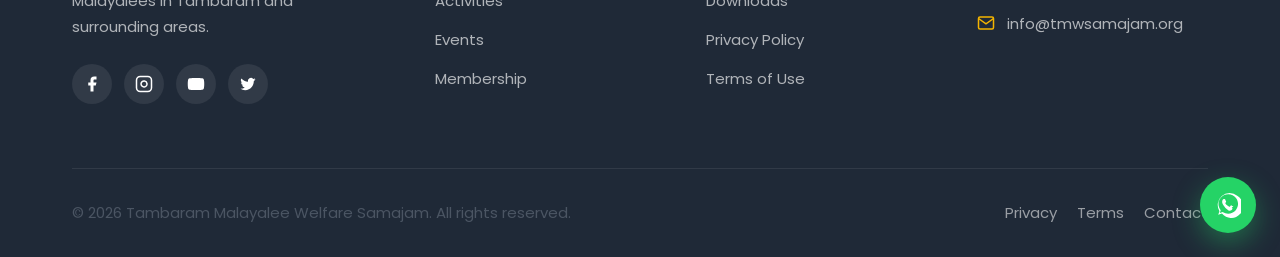
==== commit 1dbb494e: "Fix blank Committee page caused by invisible reveal cards Committee cards were injected into the DOM" ====
--- a/committee.html
+++ b/committee.html
@@ -47,18 +47,20 @@
           <span class="breadcrumb__sep" aria-hidden="true">/</span>
           <span aria-current="page">Committee</span>
         </nav>
-        <p class="section-eyebrow committee-hero__eyebrow reveal">Leadership Directory</p>
-        <h1 id="committee-hero-title" class="committee-hero__title reveal">Our Committee</h1>
-        <p class="committee-hero__intro reveal" data-committee-intro>
+        <p class="section-eyebrow committee-hero__eyebrow">Leadership Directory</p>
+        <h1 id="committee-hero-title" class="committee-hero__title">Our Committee</h1>
+        <p class="committee-hero__intro" data-committee-intro>
           Meet the dedicated leaders and members who guide Tambaram Malayalee Welfare Samajam with integrity, service, and community spirit.
         </p>
-        <div class="committee-hero__nav reveal" data-committee-jump aria-label="Jump to committee sections"></div>
+        <div class="committee-hero__nav" data-committee-jump aria-label="Jump to committee sections"></div>
       </div>
     </section>
 
     <div class="committee-directory" data-committee-directory>
       <div class="container">
-        <p class="committee-loading" data-committee-loading>Loading committee directory…</p>
+        <p class="committee-loading" data-committee-loading role="status">
+          Loading committee directory…
+        </p>
       </div>
     </div>
   </main>
--- a/assets/css/style.css
+++ b/assets/css/style.css
@@ -404,7 +404,7 @@
 }
 
 .committee-section {
-  padding-top: var(--section-padding);
+  padding-top: clamp(2.75rem, 5vw, 4.5rem);
   position: relative;
 }
 
@@ -500,3 +500,24 @@
   );
 }
 
+.committee-error {
+  text-align: center;
+  max-width: 34rem;
+  margin: var(--space-16) auto;
+  padding: var(--space-10) var(--space-6);
+  background: var(--color-bg-elevated);
+  border: 1px solid var(--color-border);
+  border-radius: var(--radius-2xl);
+  box-shadow: var(--shadow-sm);
+}
+
+.committee-error h2 {
+  font-size: var(--fs-2xl);
+  margin-bottom: var(--space-4);
+}
+
+.committee-error p {
+  margin-inline: auto;
+  margin-bottom: var(--space-6);
+}
+
